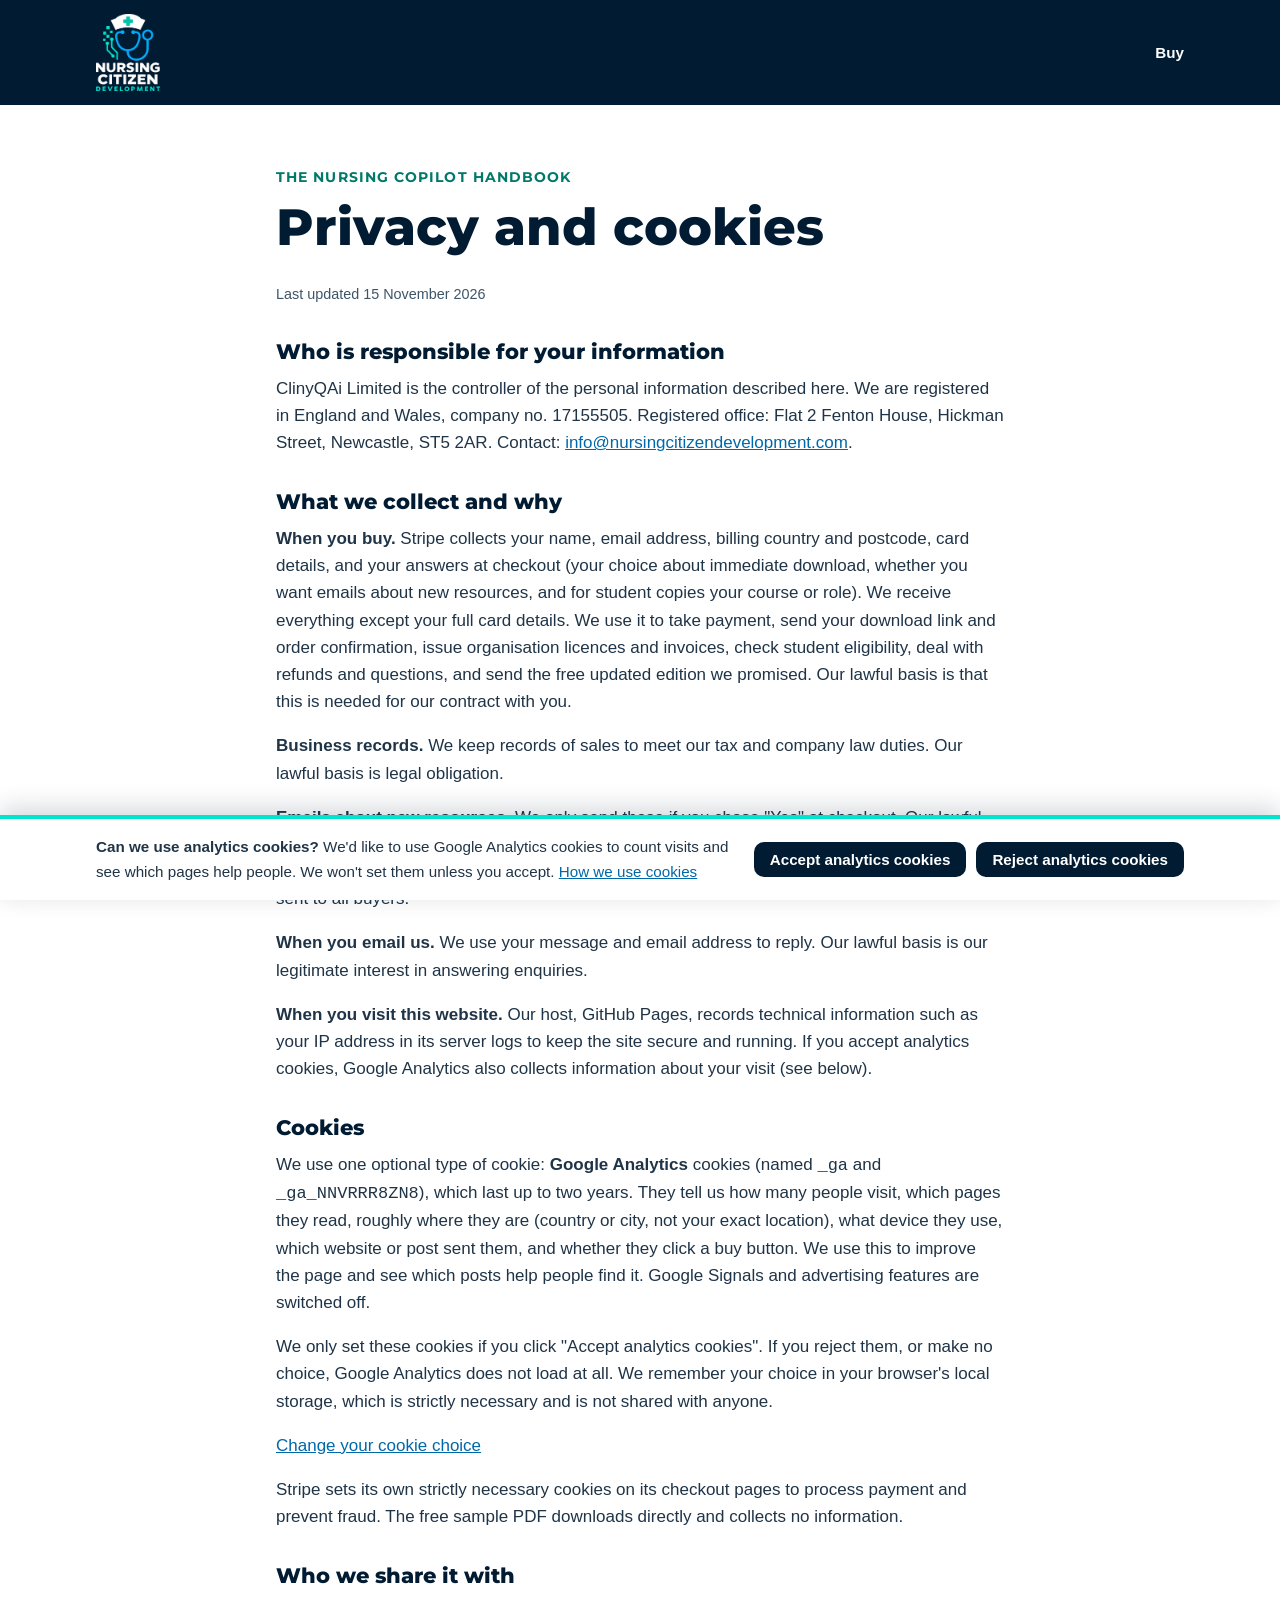
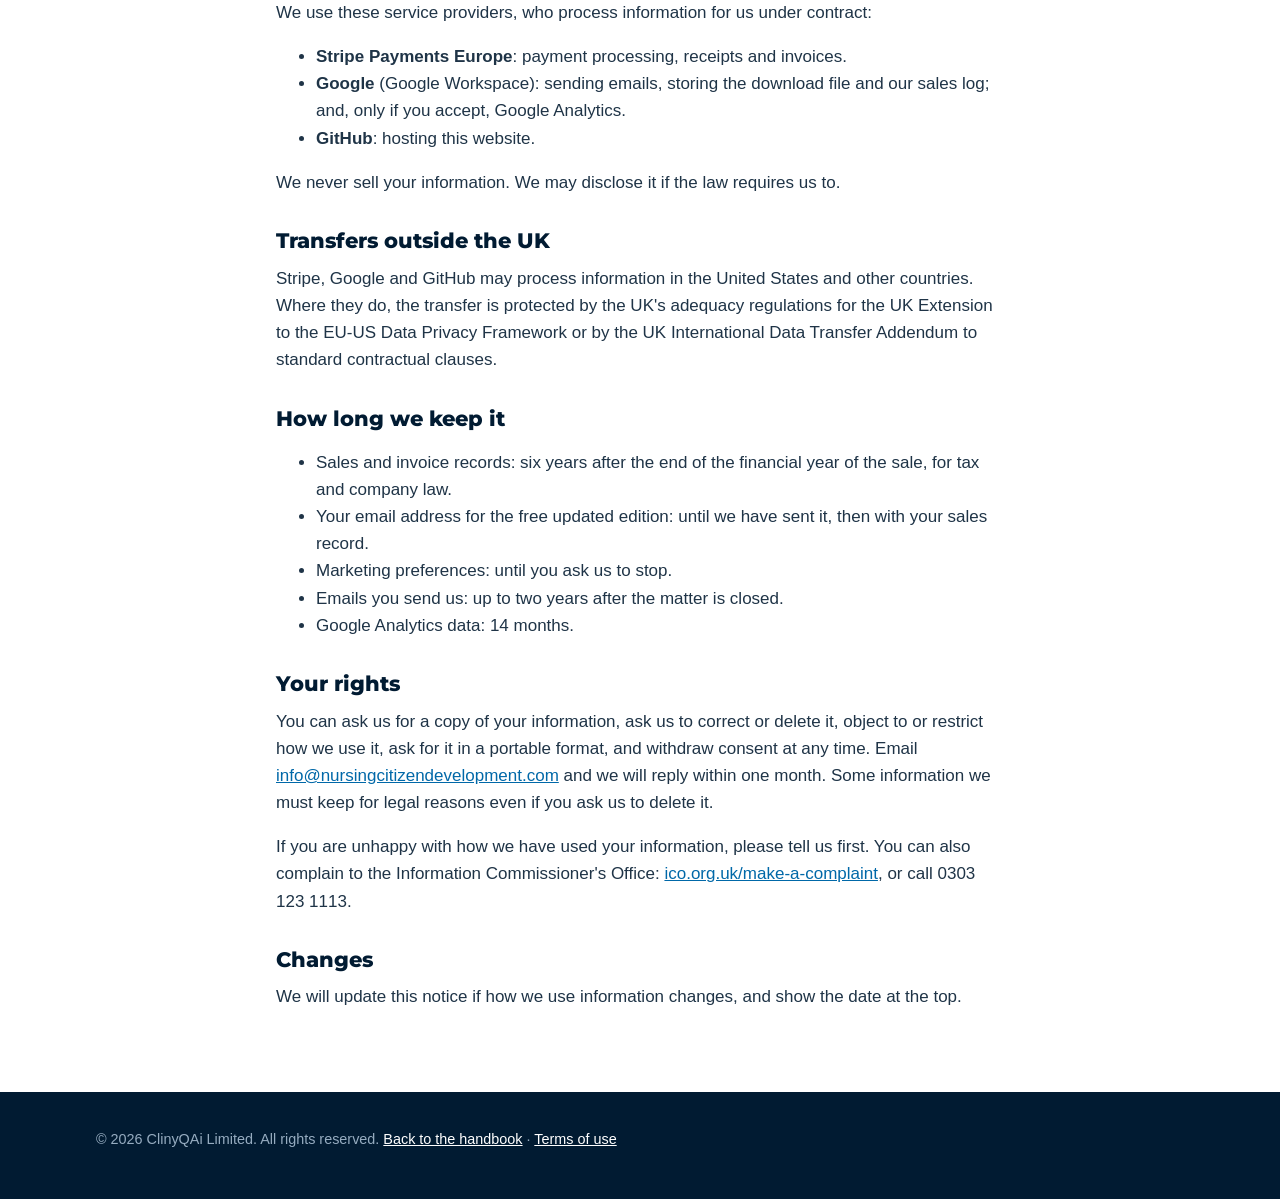
==== privacy.html @ 42a29510 "Add Google Analytics with consent banner, privacy notice and search indexing - Analytics loads only " ====
<!doctype html>
<html lang="en-GB">
<head>
<meta charset="utf-8">
<meta name="viewport" content="width=device-width, initial-scale=1">
<title>Privacy and Cookies | The Nursing Copilot Handbook</title>
<meta name="description" content="How ClinyQAi Limited uses personal information and cookies when you visit or buy The Nursing Copilot Handbook.">
<link rel="canonical" href="https://handbook.nursingcitizendevelopment.com/privacy.html">
<link rel="preconnect" href="https://fonts.googleapis.com">
<link rel="preconnect" href="https://fonts.gstatic.com" crossorigin>
<link href="https://fonts.googleapis.com/css2?family=Montserrat:wght@700;800&display=swap" rel="stylesheet">
<link rel="stylesheet" href="assets/site.css">
<script src="assets/consent.js" defer></script>
</head>
<body>
<header class="top">
  <div class="wrap">
    <a href="index.html" aria-label="Back to The Nursing Copilot Handbook"><img src="assets/ncd-logo-reversed.png" alt="Nursing Citizen Development"></a>
    <nav aria-label="Page"><a class="buy" href="index.html#buy">Buy</a></nav>
  </div>
</header>
<main>
<section>
  <div class="wrap doc">
    <p class="eyebrow">The Nursing Copilot Handbook</p>
    <h1>Privacy and cookies</h1>
    <p class="small">Last updated 15 November 2026</p>

    <h2>Who is responsible for your information</h2>
    <p>ClinyQAi Limited is the controller of the personal information described here. We are registered in England and Wales, company no. 17155505. Registered office: Flat 2 Fenton House, Hickman Street, Newcastle, ST5 2AR. Contact: <a href="mailto:info@nursingcitizendevelopment.com">info@nursingcitizendevelopment.com</a>.</p>

    <h2>What we collect and why</h2>
    <p><strong>When you buy.</strong> Stripe collects your name, email address, billing country and postcode, card details, and your answers at checkout (your choice about immediate download, whether you want emails about new resources, and for student copies your course or role). We receive everything except your full card details. We use it to take payment, send your download link and order confirmation, issue organisation licences and invoices, check student eligibility, deal with refunds and questions, and send the free updated edition we promised. Our lawful basis is that this is needed for our contract with you.</p>
    <p><strong>Business records.</strong> We keep records of sales to meet our tax and company law duties. Our lawful basis is legal obligation.</p>
    <p><strong>Emails about new resources.</strong> We only send these if you chose "Yes" at checkout. Our lawful basis is your consent, which you can withdraw at any time by replying to any email. Service messages about something you bought, such as the free updated edition or a correction, are sent to all buyers.</p>
    <p><strong>When you email us.</strong> We use your message and email address to reply. Our lawful basis is our legitimate interest in answering enquiries.</p>
    <p><strong>When you visit this website.</strong> Our host, GitHub Pages, records technical information such as your IP address in its server logs to keep the site secure and running. If you accept analytics cookies, Google Analytics also collects information about your visit (see below).</p>

    <h2 id="cookies">Cookies</h2>
    <p>We use one optional type of cookie: <strong>Google Analytics</strong> cookies (named <code>_ga</code> and <code>_ga_NNVRRR8ZN8</code>), which last up to two years. They tell us how many people visit, which pages they read, roughly where they are (country or city, not your exact location), what device they use, which website or post sent them, and whether they click a buy button. We use this to improve the page and see which posts help people find it. Google Signals and advertising features are switched off.</p>
    <p>We only set these cookies if you click "Accept analytics cookies". If you reject them, or make no choice, Google Analytics does not load at all. We remember your choice in your browser's local storage, which is strictly necessary and is not shared with anyone.</p>
    <p><button type="button" class="linkbtn" style="color:var(--text-blue)" data-cookie-settings>Change your cookie choice</button></p>
    <p>Stripe sets its own strictly necessary cookies on its checkout pages to process payment and prevent fraud. The free sample PDF downloads directly and collects no information.</p>

    <h2>Who we share it with</h2>
    <p>We use these service providers, who process information for us under contract:</p>
    <ul>
      <li><strong>Stripe Payments Europe</strong>: payment processing, receipts and invoices.</li>
      <li><strong>Google</strong> (Google Workspace): sending emails, storing the download file and our sales log; and, only if you accept, Google Analytics.</li>
      <li><strong>GitHub</strong>: hosting this website.</li>
    </ul>
    <p>We never sell your information. We may disclose it if the law requires us to.</p>

    <h2>Transfers outside the UK</h2>
    <p>Stripe, Google and GitHub may process information in the United States and other countries. Where they do, the transfer is protected by the UK's adequacy regulations for the UK Extension to the EU-US Data Privacy Framework or by the UK International Data Transfer Addendum to standard contractual clauses.</p>

    <h2>How long we keep it</h2>
    <ul>
      <li>Sales and invoice records: six years after the end of the financial year of the sale, for tax and company law.</li>
      <li>Your email address for the free updated edition: until we have sent it, then with your sales record.</li>
      <li>Marketing preferences: until you ask us to stop.</li>
      <li>Emails you send us: up to two years after the matter is closed.</li>
      <li>Google Analytics data: 14 months.</li>
    </ul>

    <h2>Your rights</h2>
    <p>You can ask us for a copy of your information, ask us to correct or delete it, object to or restrict how we use it, ask for it in a portable format, and withdraw consent at any time. Email <a href="mailto:info@nursingcitizendevelopment.com">info@nursingcitizendevelopment.com</a> and we will reply within one month. Some information we must keep for legal reasons even if you ask us to delete it.</p>
    <p>If you are unhappy with how we have used your information, please tell us first. You can also complain to the Information Commissioner's Office: <a href="https://ico.org.uk/make-a-complaint/">ico.org.uk/make-a-complaint</a>, or call 0303 123 1113.</p>

    <h2>Changes</h2>
    <p>We will update this notice if how we use information changes, and show the date at the top.</p>
  </div>
</section>
</main>
<footer>
  <div class="wrap"><p>© 2026 ClinyQAi Limited. All rights reserved. <a href="index.html">Back to the handbook</a> · <a href="terms.html">Terms of use</a></p></div>
</footer>
</body>
</html>
---- assets/site.css ----
:root {
  --navy: #011b32;
  --navy-tint: #123e66;
  --teal: #01e4cd;
  --blue: #01acfd;
  --text-blue: #0068a8;
  --text-teal: #00796b;
  --mist: #eef4f8;
  --slate: #3e5568;
  --ink: #1f3447;
  --white: #ffffff;
  --muted: #96acc0;
  --radius: 14px;
  --wrap: 1120px;
}
* { box-sizing: border-box; }
html { scroll-behavior: smooth; }
body {
  margin: 0;
  background: var(--white);
  color: var(--ink);
  font: 17px/1.6 Arial, Helvetica, sans-serif;
  -webkit-text-size-adjust: 100%;
}
h1, h2, h3 { font-family: Montserrat, Arial, sans-serif; line-height: 1.2; color: var(--navy); margin: 0 0 .5em; }
h1 { font-size: clamp(2rem, 5vw, 3.2rem); font-weight: 800; }
h2 { font-size: clamp(1.5rem, 3.4vw, 2.2rem); font-weight: 800; }
h3 { font-size: 1.15rem; font-weight: 700; }
p { margin: 0 0 1em; }
a { color: var(--text-blue); }
img { max-width: 100%; height: auto; display: block; }
.wrap { max-width: var(--wrap); margin: 0 auto; padding: 0 16px; }
.eyebrow { font: 700 .85rem/1.2 Montserrat, Arial, sans-serif; letter-spacing: .08em; text-transform: uppercase; color: var(--text-teal); margin-bottom: .8em; }
.skip { position: absolute; left: -999px; }
.skip:focus { left: 16px; top: 16px; background: var(--white); padding: 8px 12px; z-index: 10; }

/* header */
.top { background: var(--navy); }
.top .wrap { display: flex; align-items: center; justify-content: space-between; gap: 16px; padding-top: 14px; padding-bottom: 14px; }
.top img { width: 64px; }
.top nav a { color: var(--white); text-decoration: none; font-weight: 700; margin-left: 18px; font-size: .95rem; }
.top nav a:hover, .top nav a:focus { color: var(--teal); }

/* hero */
.hero { background: var(--navy); color: var(--white); padding: 40px 0 64px; overflow: hidden; }
.hero .wrap { display: grid; grid-template-columns: 1.1fr .9fr; gap: 40px; align-items: center; }
.hero h1 { color: var(--white); }
.hero .eyebrow { color: var(--teal); }
.hero .lead { font-size: 1.2rem; color: #d7e4ef; max-width: 36em; }
.hero .facts { display: flex; flex-wrap: wrap; gap: 10px; margin: 20px 0 28px; padding: 0; list-style: none; }
.hero .facts li { border: 1px solid var(--navy-tint); background: rgba(255,255,255,.04); border-radius: 999px; padding: 6px 14px; font-size: .92rem; }
.hero .mock { justify-self: center; max-width: 380px; }
.btn { display: inline-block; font: 700 1rem/1 Montserrat, Arial, sans-serif; text-decoration: none; padding: 16px 24px; border-radius: 10px; border: 2px solid transparent; }
.btn-primary { background: var(--teal); color: var(--navy); }
.btn-primary:hover, .btn-primary:focus { background: #5cf0e0; }
.btn-ghost { color: var(--white); border-color: var(--muted); margin-left: 10px; }
.btn-ghost:hover, .btn-ghost:focus { border-color: var(--teal); color: var(--teal); }
.btn-dark { background: var(--navy); color: var(--white); }
.btn-dark:hover, .btn-dark:focus { background: var(--navy-tint); }

section { padding: 64px 0; }
section.alt { background: var(--mist); }

/* cards */
.grid3 { display: grid; grid-template-columns: repeat(3, 1fr); gap: 20px; }
.card { background: var(--white); border-radius: var(--radius); padding: 22px; border: 1px solid #dbe5ee; }
.card p { margin: 0; color: var(--slate); }

/* inside */
.inside { display: grid; grid-template-columns: repeat(2, 1fr); gap: 10px 40px; padding: 0; list-style: none; }
.inside li { padding-left: 28px; position: relative; }
.inside li::before { content: ""; position: absolute; left: 0; top: .5em; width: 12px; height: 12px; border-radius: 3px; background: var(--teal); }

/* samples */
.samples { display: grid; grid-template-columns: repeat(3, 1fr); gap: 20px; }
.samples figure { margin: 0; }
.samples img { border-radius: 8px; }
.samples figcaption { font-size: .9rem; color: var(--slate); margin-top: 8px; }

/* pricing */
.prices { display: grid; grid-template-columns: repeat(3, 1fr); gap: 20px; align-items: stretch; }
.prices.two { grid-template-columns: repeat(2, 1fr); max-width: 760px; }
.price { background: var(--white); border: 2px solid #dbe5ee; border-radius: var(--radius); padding: 26px; display: flex; flex-direction: column; }
.price.featured { border-color: var(--navy); }
.price .amount { font: 800 2.4rem/1 Montserrat, Arial, sans-serif; color: var(--navy); margin: 8px 0 12px; }
.price ul { padding-left: 20px; margin: 0 0 20px; color: var(--slate); flex: 1; }
.price .btn { text-align: center; }
.small { font-size: .9rem; color: var(--slate); }

/* sample download */
.sample-band { background: var(--navy); color: var(--white); border-radius: var(--radius); padding: 32px; display: grid; grid-template-columns: 1fr auto; gap: 24px; align-items: center; }
.sample-band h2 { color: var(--white); }
.sample-band p { color: #d7e4ef; margin: 0; }

/* about */
.about { display: grid; grid-template-columns: 2fr 1fr; gap: 40px; align-items: start; }

/* faq */
details { background: var(--white); border: 1px solid #dbe5ee; border-radius: 10px; padding: 14px 18px; margin-bottom: 10px; }
summary { cursor: pointer; font-weight: 700; color: var(--navy); }
details p { margin: 10px 0 0; color: var(--slate); }

/* footer */
footer { background: var(--navy); color: var(--muted); padding: 36px 0; font-size: .9rem; }
footer a { color: var(--white); }

/* terms page */
.doc { max-width: 760px; }
.doc h2 { font-size: 1.3rem; margin-top: 1.6em; }

:focus-visible { outline: 3px solid var(--blue); outline-offset: 3px; }

@media (max-width: 860px) {
  .hero .wrap, .about, .sample-band { grid-template-columns: 1fr; }
  .hero .mock { max-width: 260px; }
  .grid3, .prices, .prices.two, .samples { grid-template-columns: 1fr; }
  .samples { grid-template-columns: repeat(2, 1fr); }
  .inside { grid-template-columns: 1fr; }
  .btn-ghost { margin: 12px 0 0; }
  .top nav a:not(.buy) { display: none; }
}
@media (max-width: 480px) {
  .samples { grid-template-columns: 1fr; }
  section { padding: 48px 0; }
}

/* cookie consent banner */
.consent { position: fixed; left: 0; right: 0; bottom: 0; z-index: 50; background: var(--white); border-top: 4px solid var(--teal); box-shadow: 0 -6px 24px rgba(1,27,50,.18); padding: 16px 0; }
.consent .wrap { display: flex; gap: 16px; align-items: center; justify-content: space-between; flex-wrap: wrap; }
.consent p { margin: 0; flex: 1 1 420px; font-size: .95rem; }
.consent-actions { display: flex; gap: 10px; flex-wrap: wrap; }
.consent .btn { padding: 10px 16px; font-size: .95rem; cursor: pointer; border: 0; font-family: inherit; font-weight: 700; }
.consent .btn:focus-visible, .linkbtn:focus-visible { outline: 3px solid var(--blue); outline-offset: 2px; }
.linkbtn { background: none; border: 0; padding: 0; color: var(--white); text-decoration: underline; font: inherit; cursor: pointer; }
@media (max-width: 600px) { .consent-actions { width: 100%; } .consent .btn { flex: 1 1 auto; } }
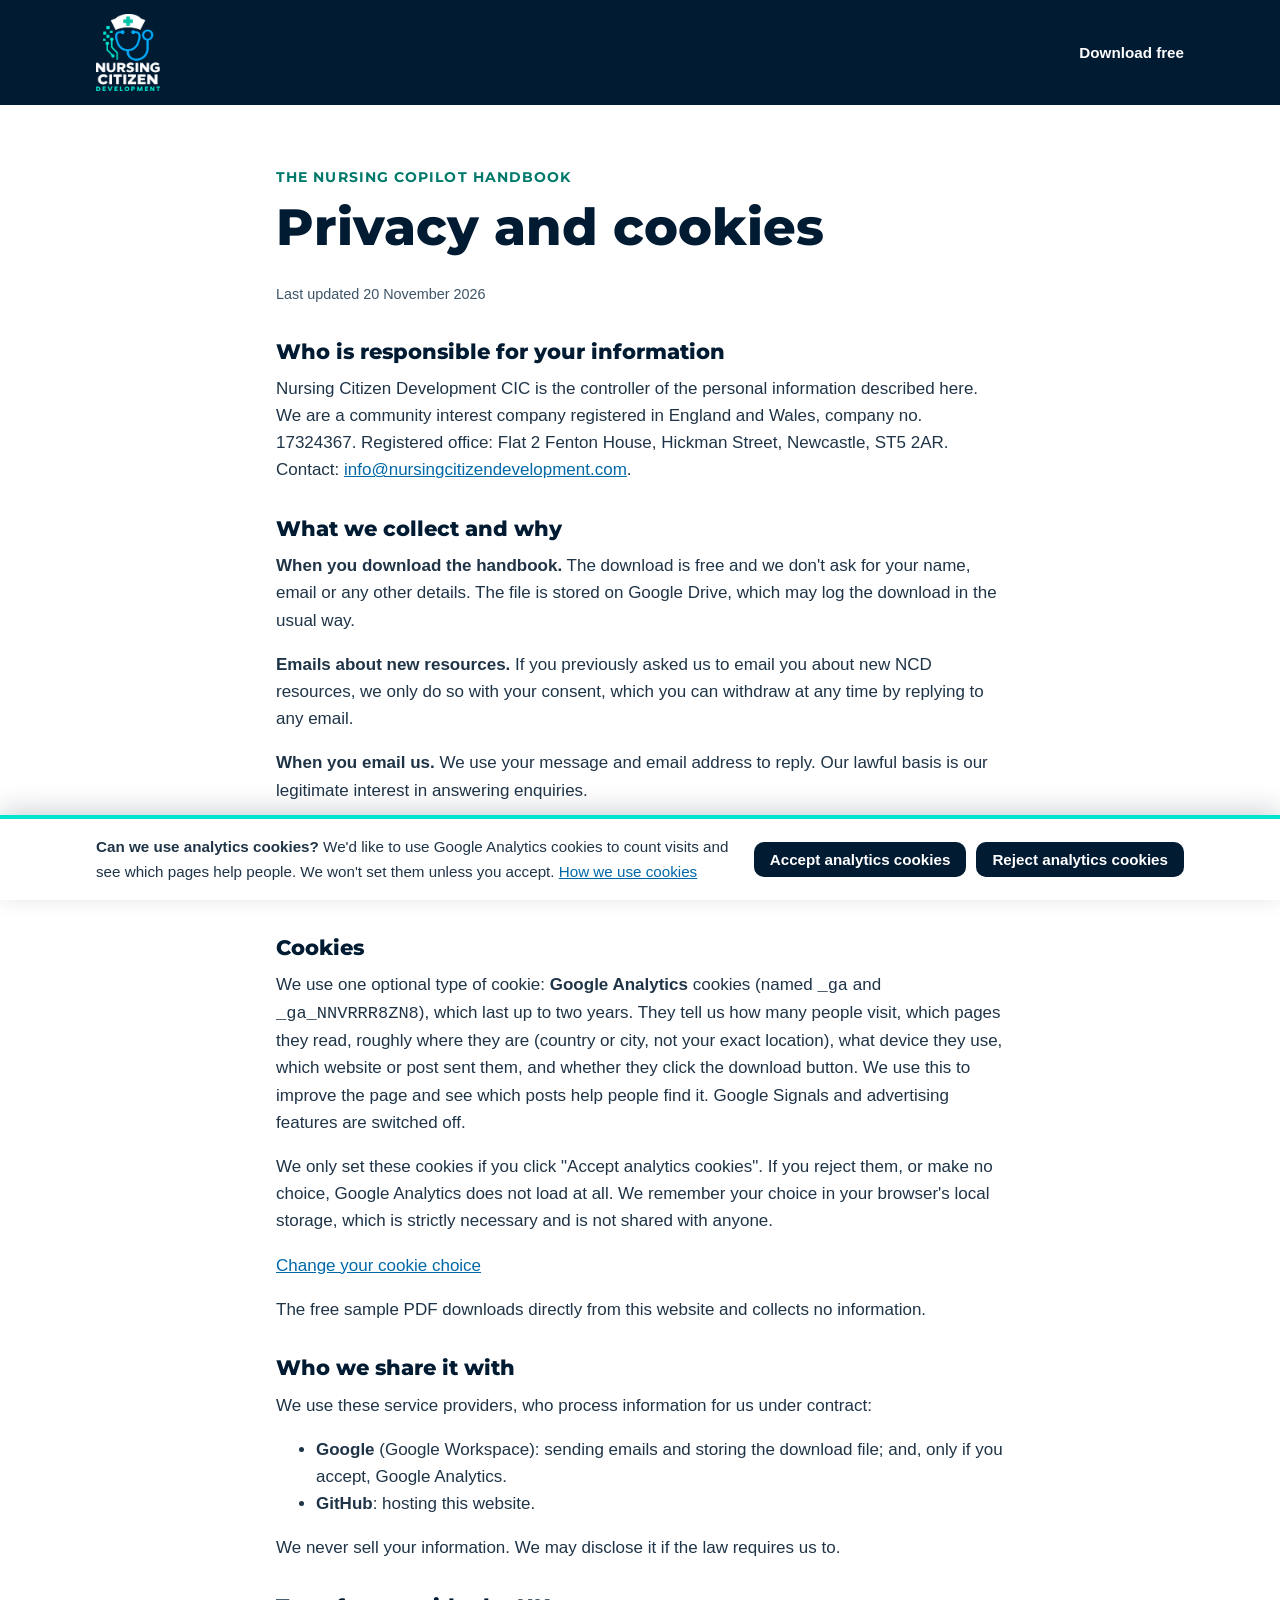
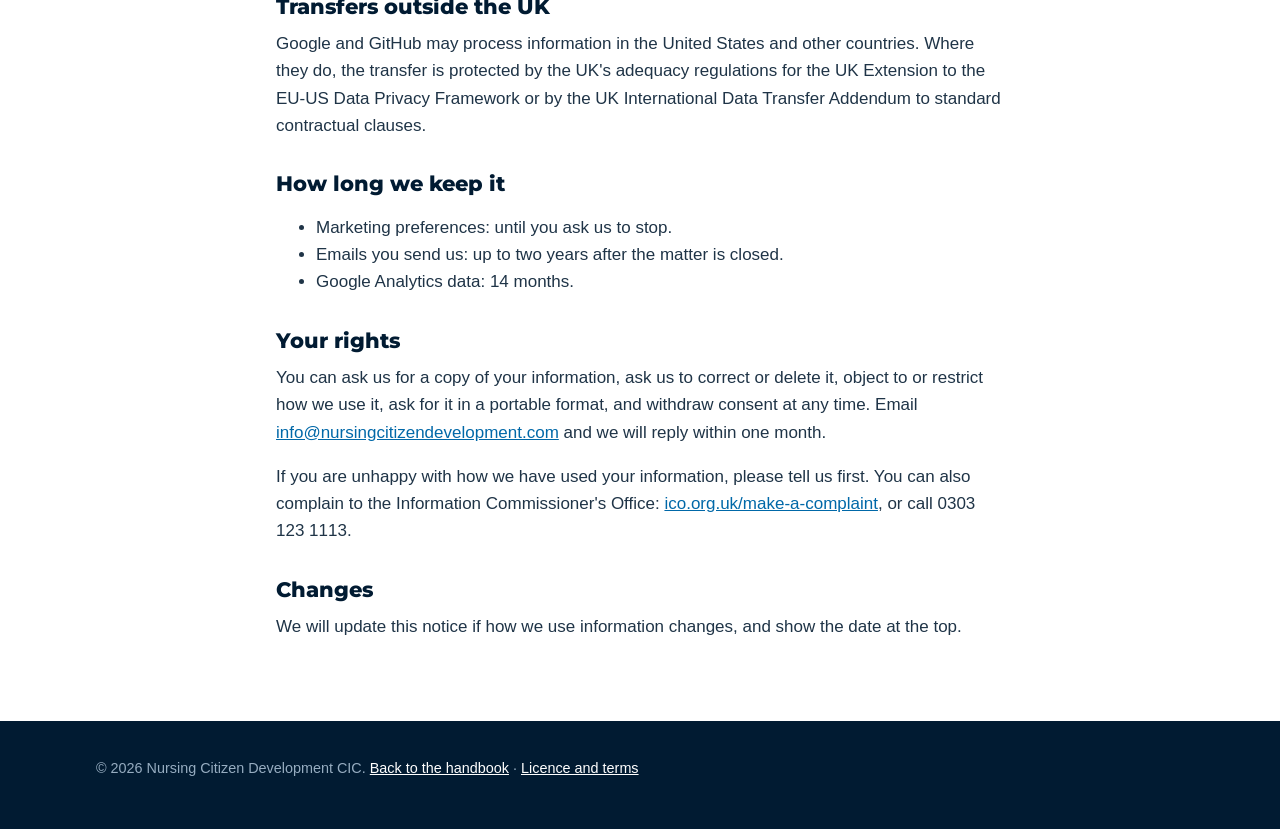
==== commit eb50c4e7: "Make the handbook free from NCD CIC under CC BY-NC-SA 4.0 Replace prices and Stripe links with a fre" ====
--- a/privacy.html
+++ b/privacy.html
@@ -4,7 +4,7 @@
 <meta charset="utf-8">
 <meta name="viewport" content="width=device-width, initial-scale=1">
 <title>Privacy and Cookies | The Nursing Copilot Handbook</title>
-<meta name="description" content="How ClinyQAi Limited uses personal information and cookies when you visit or buy The Nursing Copilot Handbook.">
+<meta name="description" content="How Nursing Citizen Development CIC uses personal information and cookies on the website for The Nursing Copilot Handbook.">
 <link rel="canonical" href="https://handbook.nursingcitizendevelopment.com/privacy.html">
 <link rel="preconnect" href="https://fonts.googleapis.com">
 <link rel="preconnect" href="https://fonts.gstatic.com" crossorigin>
@@ -16,7 +16,7 @@
 <header class="top">
   <div class="wrap">
     <a href="index.html" aria-label="Back to The Nursing Copilot Handbook"><img src="assets/ncd-logo-reversed.png" alt="Nursing Citizen Development"></a>
-    <nav aria-label="Page"><a class="buy" href="index.html#buy">Buy</a></nav>
+    <nav aria-label="Page"><a class="buy" href="index.html#download">Download free</a></nav>
   </div>
 </header>
 <main>
@@ -24,47 +24,43 @@
   <div class="wrap doc">
     <p class="eyebrow">The Nursing Copilot Handbook</p>
     <h1>Privacy and cookies</h1>
-    <p class="small">Last updated 15 November 2026</p>
+    <p class="small">Last updated 20 November 2026</p>
 
     <h2>Who is responsible for your information</h2>
-    <p>ClinyQAi Limited is the controller of the personal information described here. We are registered in England and Wales, company no. 17155505. Registered office: Flat 2 Fenton House, Hickman Street, Newcastle, ST5 2AR. Contact: <a href="mailto:info@nursingcitizendevelopment.com">info@nursingcitizendevelopment.com</a>.</p>
+    <p>Nursing Citizen Development CIC is the controller of the personal information described here. We are a community interest company registered in England and Wales, company no. 17324367. Registered office: Flat 2 Fenton House, Hickman Street, Newcastle, ST5 2AR. Contact: <a href="mailto:info@nursingcitizendevelopment.com">info@nursingcitizendevelopment.com</a>.</p>
 
     <h2>What we collect and why</h2>
-    <p><strong>When you buy.</strong> Stripe collects your name, email address, billing country and postcode, card details, and your answers at checkout (your choice about immediate download, whether you want emails about new resources, and for student copies your course or role). We receive everything except your full card details. We use it to take payment, send your download link and order confirmation, issue organisation licences and invoices, check student eligibility, deal with refunds and questions, and send the free updated edition we promised. Our lawful basis is that this is needed for our contract with you.</p>
-    <p><strong>Business records.</strong> We keep records of sales to meet our tax and company law duties. Our lawful basis is legal obligation.</p>
-    <p><strong>Emails about new resources.</strong> We only send these if you chose "Yes" at checkout. Our lawful basis is your consent, which you can withdraw at any time by replying to any email. Service messages about something you bought, such as the free updated edition or a correction, are sent to all buyers.</p>
+    <p><strong>When you download the handbook.</strong> The download is free and we don't ask for your name, email or any other details. The file is stored on Google Drive, which may log the download in the usual way.</p>
+    <p><strong>Emails about new resources.</strong> If you previously asked us to email you about new NCD resources, we only do so with your consent, which you can withdraw at any time by replying to any email.</p>
     <p><strong>When you email us.</strong> We use your message and email address to reply. Our lawful basis is our legitimate interest in answering enquiries.</p>
     <p><strong>When you visit this website.</strong> Our host, GitHub Pages, records technical information such as your IP address in its server logs to keep the site secure and running. If you accept analytics cookies, Google Analytics also collects information about your visit (see below).</p>
 
     <h2 id="cookies">Cookies</h2>
-    <p>We use one optional type of cookie: <strong>Google Analytics</strong> cookies (named <code>_ga</code> and <code>_ga_NNVRRR8ZN8</code>), which last up to two years. They tell us how many people visit, which pages they read, roughly where they are (country or city, not your exact location), what device they use, which website or post sent them, and whether they click a buy button. We use this to improve the page and see which posts help people find it. Google Signals and advertising features are switched off.</p>
+    <p>We use one optional type of cookie: <strong>Google Analytics</strong> cookies (named <code>_ga</code> and <code>_ga_NNVRRR8ZN8</code>), which last up to two years. They tell us how many people visit, which pages they read, roughly where they are (country or city, not your exact location), what device they use, which website or post sent them, and whether they click the download button. We use this to improve the page and see which posts help people find it. Google Signals and advertising features are switched off.</p>
     <p>We only set these cookies if you click "Accept analytics cookies". If you reject them, or make no choice, Google Analytics does not load at all. We remember your choice in your browser's local storage, which is strictly necessary and is not shared with anyone.</p>
     <p><button type="button" class="linkbtn" style="color:var(--text-blue)" data-cookie-settings>Change your cookie choice</button></p>
-    <p>Stripe sets its own strictly necessary cookies on its checkout pages to process payment and prevent fraud. The free sample PDF downloads directly and collects no information.</p>
+    <p>The free sample PDF downloads directly from this website and collects no information.</p>
 
     <h2>Who we share it with</h2>
     <p>We use these service providers, who process information for us under contract:</p>
     <ul>
-      <li><strong>Stripe Payments Europe</strong>: payment processing, receipts and invoices.</li>
-      <li><strong>Google</strong> (Google Workspace): sending emails, storing the download file and our sales log; and, only if you accept, Google Analytics.</li>
+      <li><strong>Google</strong> (Google Workspace): sending emails and storing the download file; and, only if you accept, Google Analytics.</li>
       <li><strong>GitHub</strong>: hosting this website.</li>
     </ul>
     <p>We never sell your information. We may disclose it if the law requires us to.</p>
 
     <h2>Transfers outside the UK</h2>
-    <p>Stripe, Google and GitHub may process information in the United States and other countries. Where they do, the transfer is protected by the UK's adequacy regulations for the UK Extension to the EU-US Data Privacy Framework or by the UK International Data Transfer Addendum to standard contractual clauses.</p>
+    <p>Google and GitHub may process information in the United States and other countries. Where they do, the transfer is protected by the UK's adequacy regulations for the UK Extension to the EU-US Data Privacy Framework or by the UK International Data Transfer Addendum to standard contractual clauses.</p>
 
     <h2>How long we keep it</h2>
     <ul>
-      <li>Sales and invoice records: six years after the end of the financial year of the sale, for tax and company law.</li>
-      <li>Your email address for the free updated edition: until we have sent it, then with your sales record.</li>
       <li>Marketing preferences: until you ask us to stop.</li>
       <li>Emails you send us: up to two years after the matter is closed.</li>
       <li>Google Analytics data: 14 months.</li>
     </ul>
 
     <h2>Your rights</h2>
-    <p>You can ask us for a copy of your information, ask us to correct or delete it, object to or restrict how we use it, ask for it in a portable format, and withdraw consent at any time. Email <a href="mailto:info@nursingcitizendevelopment.com">info@nursingcitizendevelopment.com</a> and we will reply within one month. Some information we must keep for legal reasons even if you ask us to delete it.</p>
+    <p>You can ask us for a copy of your information, ask us to correct or delete it, object to or restrict how we use it, ask for it in a portable format, and withdraw consent at any time. Email <a href="mailto:info@nursingcitizendevelopment.com">info@nursingcitizendevelopment.com</a> and we will reply within one month. </p>
     <p>If you are unhappy with how we have used your information, please tell us first. You can also complain to the Information Commissioner's Office: <a href="https://ico.org.uk/make-a-complaint/">ico.org.uk/make-a-complaint</a>, or call 0303 123 1113.</p>
 
     <h2>Changes</h2>
@@ -73,7 +69,7 @@
 </section>
 </main>
 <footer>
-  <div class="wrap"><p>© 2026 ClinyQAi Limited. All rights reserved. <a href="index.html">Back to the handbook</a> · <a href="terms.html">Terms of use</a></p></div>
+  <div class="wrap"><p>© 2026 Nursing Citizen Development CIC. <a href="index.html">Back to the handbook</a> · <a href="terms.html">Licence and terms</a></p></div>
 </footer>
 </body>
 </html>
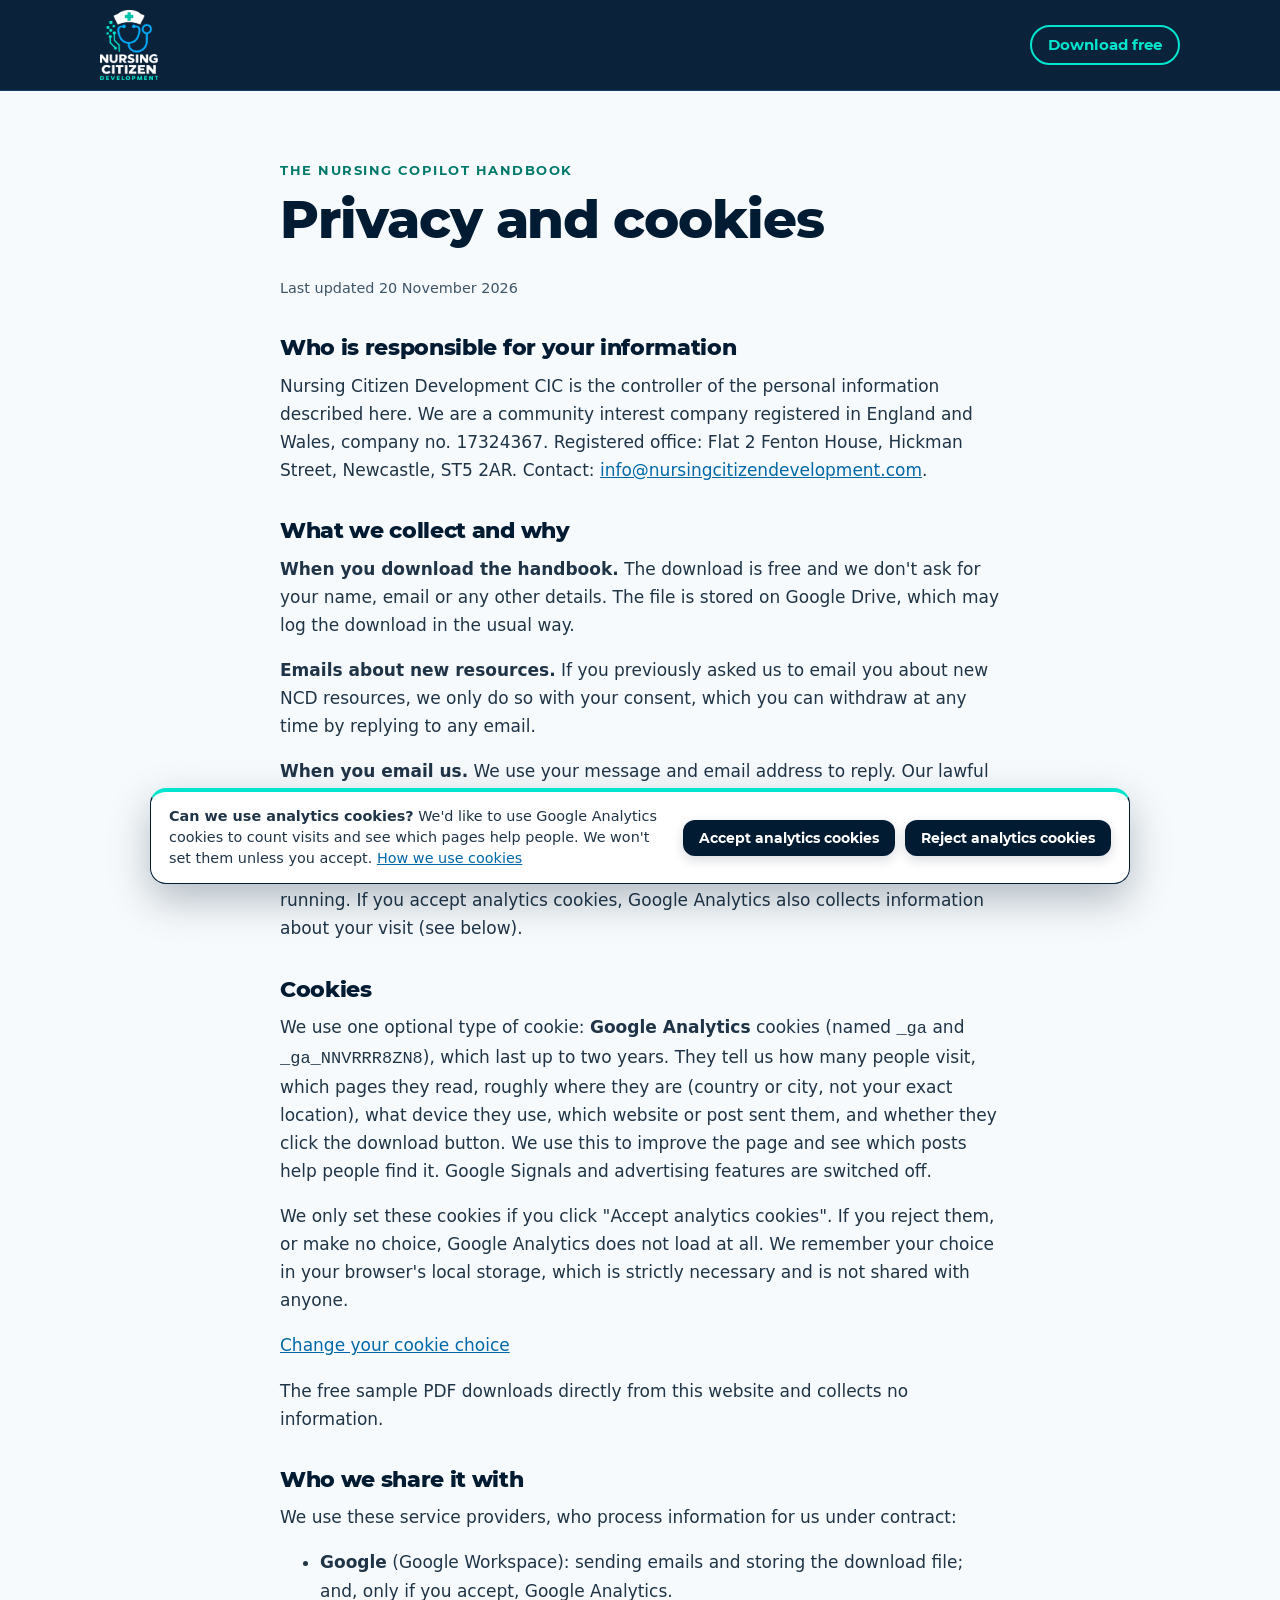
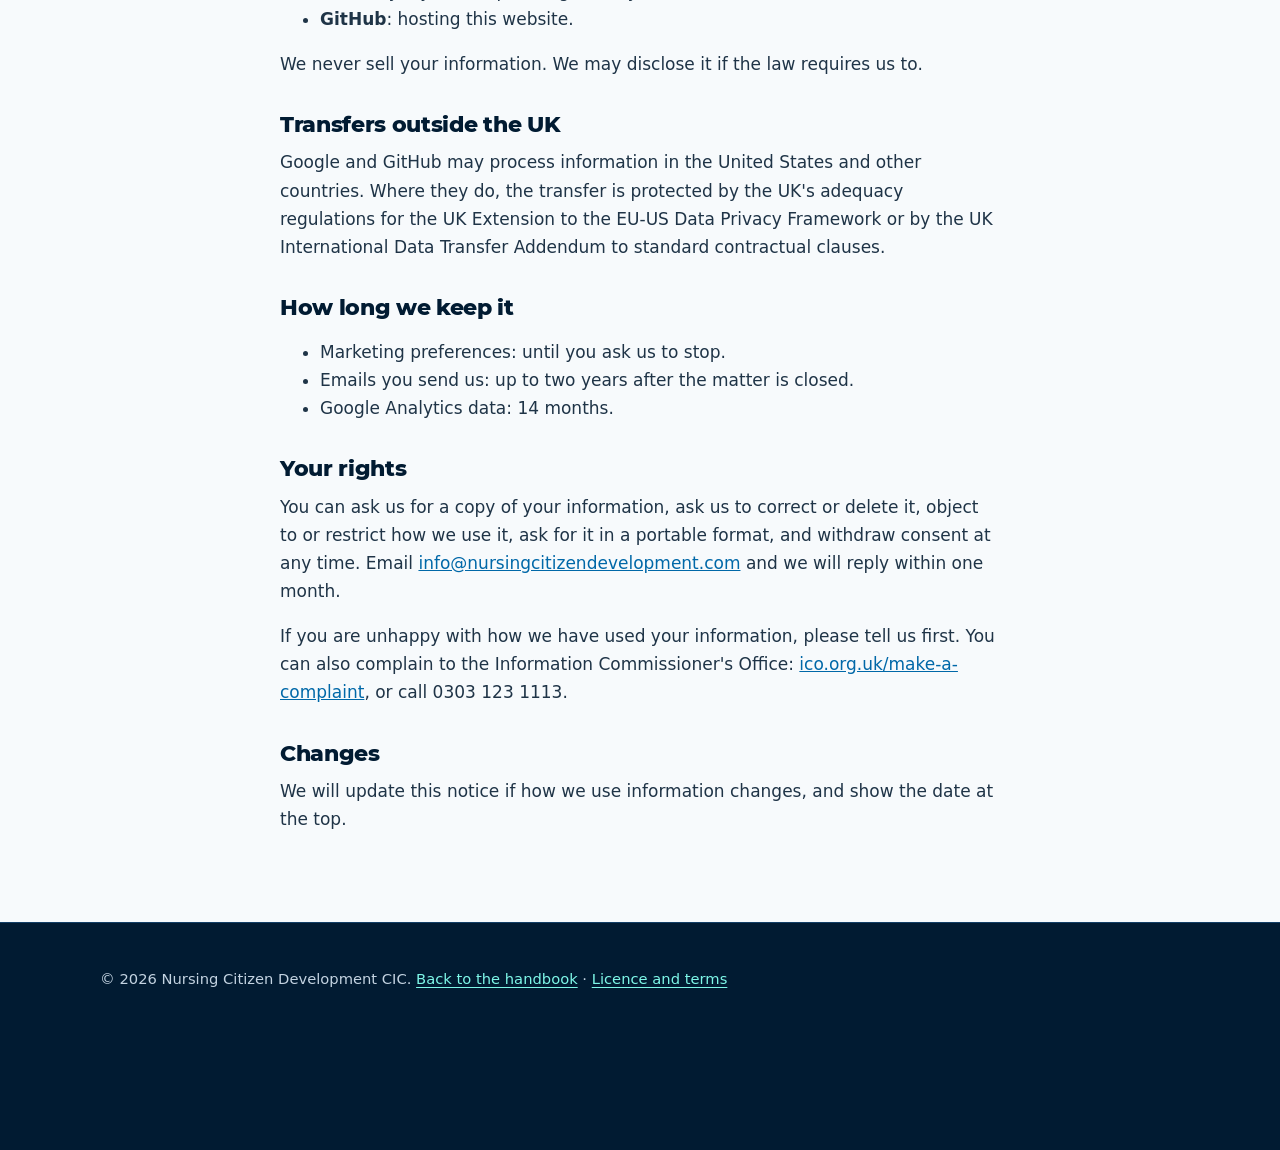
==== commit 7be40ebe: "Fix button contrast, self-host Montserrat, add 3D card chassis and mobile nav" ====
--- a/privacy.html
+++ b/privacy.html
@@ -6,10 +6,8 @@
 <title>Privacy and Cookies | The Nursing Copilot Handbook</title>
 <meta name="description" content="How Nursing Citizen Development CIC uses personal information and cookies on the website for The Nursing Copilot Handbook.">
 <link rel="canonical" href="https://handbook.nursingcitizendevelopment.com/privacy.html">
-<link rel="preconnect" href="https://fonts.googleapis.com">
-<link rel="preconnect" href="https://fonts.gstatic.com" crossorigin>
-<link href="https://fonts.googleapis.com/css2?family=Montserrat:wght@700;800&display=swap" rel="stylesheet">
 <link rel="stylesheet" href="assets/site.css">
+<script src="assets/site.js" defer></script>
 <script src="assets/consent.js" defer></script>
 </head>
 <body>
--- a/assets/site.css
+++ b/assets/site.css
@@ -1,94 +1,179 @@
+@font-face { font-family: 'Montserrat'; font-weight: 600; font-display: swap; src: url('fonts/Montserrat-SemiBold.woff2') format('woff2'); }
+@font-face { font-family: 'Montserrat'; font-weight: 700; font-display: swap; src: url('fonts/Montserrat-Bold.woff2') format('woff2'); }
+@font-face { font-family: 'Montserrat'; font-weight: 800; font-display: swap; src: url('fonts/Montserrat-ExtraBold.woff2') format('woff2'); }
 :root {
   --navy: #011b32;
+  --navy-2: #072a4a;
   --navy-tint: #123e66;
   --teal: #01e4cd;
+  --teal-soft: #7ef7e8;
   --blue: #01acfd;
   --text-blue: #0068a8;
   --text-teal: #00796b;
+  --paper: #f7fafc;
   --mist: #eef4f8;
   --slate: #3e5568;
   --ink: #1f3447;
   --white: #ffffff;
   --muted: #96acc0;
-  --radius: 14px;
+  --radius: 16px;
   --wrap: 1120px;
+  --font-body: 'Segoe UI', system-ui, -apple-system, BlinkMacSystemFont, Roboto, 'Helvetica Neue', Arial, sans-serif;
+  --font-display: Montserrat, system-ui, -apple-system, Arial, sans-serif;
+  --shadow-static: 0 2px 6px rgba(1, 27, 50, 0.06), 0 8px 20px -6px rgba(1, 27, 50, 0.1);
+  --shadow-card: inset 0 1px 0 0 rgba(255, 255, 255, 0.95), 0 4px 0 0 var(--navy), 3px 4px 0 0 var(--navy), 0 10px 22px -4px rgba(1, 27, 50, 0.16), 0 20px 34px -10px rgba(1, 27, 50, 0.12);
+  --shadow-card-hover: inset 0 1px 0 0 rgba(255, 255, 255, 1), 0 5px 0 0 var(--text-teal), 5px 6px 0 0 var(--navy), 0 18px 32px -4px rgba(1, 27, 50, 0.22), 0 28px 48px -10px rgba(1, 27, 50, 0.2);
+  --shadow-dark-card: inset 0 1px 0 0 rgba(238, 244, 248, 0.16), 0 4px 0 0 #000c17, 3px 4px 0 0 rgba(1, 228, 205, 0.25), 0 14px 28px -6px rgba(0, 0, 0, 0.55);
+  --rx: 2deg;
+  --ry: -2deg;
 }
 * { box-sizing: border-box; }
 html { scroll-behavior: smooth; }
+@media (prefers-reduced-motion: reduce) {
+  html { scroll-behavior: auto; }
+  *, *::before, *::after { animation: none !important; transition: none !important; }
+}
 body {
   margin: 0;
-  background: var(--white);
+  background: var(--paper);
   color: var(--ink);
-  font: 17px/1.6 Arial, Helvetica, sans-serif;
+  font: 17px/1.65 var(--font-body);
   -webkit-text-size-adjust: 100%;
 }
-h1, h2, h3 { font-family: Montserrat, Arial, sans-serif; line-height: 1.2; color: var(--navy); margin: 0 0 .5em; }
-h1 { font-size: clamp(2rem, 5vw, 3.2rem); font-weight: 800; }
-h2 { font-size: clamp(1.5rem, 3.4vw, 2.2rem); font-weight: 800; }
+h1, h2, h3 { font-family: var(--font-display); line-height: 1.18; color: var(--navy); margin: 0 0 .5em; }
+h1 { font-size: clamp(2rem, 4.8vw, 3.3rem); font-weight: 800; letter-spacing: -.02em; }
+h2 { font-size: clamp(1.5rem, 3.4vw, 2.25rem); font-weight: 800; letter-spacing: -.015em; }
 h3 { font-size: 1.15rem; font-weight: 700; }
 p { margin: 0 0 1em; }
 a { color: var(--text-blue); }
 img { max-width: 100%; height: auto; display: block; }
-.wrap { max-width: var(--wrap); margin: 0 auto; padding: 0 16px; }
-.eyebrow { font: 700 .85rem/1.2 Montserrat, Arial, sans-serif; letter-spacing: .08em; text-transform: uppercase; color: var(--text-teal); margin-bottom: .8em; }
+:focus-visible { outline: 3px solid #ffeb3b; outline-offset: 3px; box-shadow: 0 0 0 5px var(--navy); border-radius: 4px; }
+.wrap { max-width: var(--wrap); margin: 0 auto; padding: 0 20px; }
+.eyebrow { font: 700 .8rem/1.2 var(--font-display); letter-spacing: .12em; text-transform: uppercase; color: var(--text-teal); margin-bottom: .8em; }
+.small { font-size: .9rem; color: var(--slate); }
 .skip { position: absolute; left: -999px; }
-.skip:focus { left: 16px; top: 16px; background: var(--white); padding: 8px 12px; z-index: 10; }
+.skip:focus { left: 16px; top: 16px; background: var(--white); color: var(--navy); padding: 8px 12px; z-index: 60; }
 
 /* header */
-.top { background: var(--navy); }
-.top .wrap { display: flex; align-items: center; justify-content: space-between; gap: 16px; padding-top: 14px; padding-bottom: 14px; }
-.top img { width: 64px; }
-.top nav a { color: var(--white); text-decoration: none; font-weight: 700; margin-left: 18px; font-size: .95rem; }
+.top { background: rgba(1, 27, 50, 0.96); backdrop-filter: blur(10px); position: sticky; top: 0; z-index: 20; border-bottom: 1px solid var(--navy-tint); }
+.top .wrap { display: flex; align-items: center; justify-content: space-between; gap: 16px; padding-top: 10px; padding-bottom: 10px; }
+.top img { width: 58px; }
+.top nav { display: flex; align-items: center; gap: 22px; }
+.top nav a { color: var(--white); text-decoration: none; font: 700 .93rem var(--font-display); transition: color .18s; }
 .top nav a:hover, .top nav a:focus { color: var(--teal); }
+.top nav a.buy { border: 2px solid var(--teal); color: var(--teal); padding: 9px 16px; border-radius: 999px; transition: background .18s, color .18s, transform .18s; }
+.top nav a.buy:hover, .top nav a.buy:focus { background: var(--teal); color: var(--navy); transform: translateY(-1px); }
+.menu { display: none; background: rgba(255, 255, 255, 0.06); color: var(--white); border: 2px solid var(--muted); border-radius: 10px; padding: 8px 16px; font: 700 .95rem var(--font-display); cursor: pointer; }
+.menu[aria-expanded="true"] { border-color: var(--teal); color: var(--teal); }
 
 /* hero */
-.hero { background: var(--navy); color: var(--white); padding: 40px 0 64px; overflow: hidden; }
+.hero { background: radial-gradient(1100px 520px at 82% 24%, #0d4473 0%, #03223e 45%, var(--navy) 75%); color: var(--white); padding: 56px 0 76px; overflow: hidden; }
 .hero .wrap { display: grid; grid-template-columns: 1.1fr .9fr; gap: 40px; align-items: center; }
 .hero h1 { color: var(--white); }
 .hero .eyebrow { color: var(--teal); }
-.hero .lead { font-size: 1.2rem; color: #d7e4ef; max-width: 36em; }
+.hero .lead { font-size: 1.16rem; color: #d7e4ef; max-width: 36em; }
 .hero .facts { display: flex; flex-wrap: wrap; gap: 10px; margin: 20px 0 28px; padding: 0; list-style: none; }
-.hero .facts li { border: 1px solid var(--navy-tint); background: rgba(255,255,255,.04); border-radius: 999px; padding: 6px 14px; font-size: .92rem; }
-.hero .mock { justify-self: center; max-width: 380px; }
-.btn { display: inline-block; font: 700 1rem/1 Montserrat, Arial, sans-serif; text-decoration: none; padding: 16px 24px; border-radius: 10px; border: 2px solid transparent; }
-.btn-primary { background: var(--teal); color: var(--navy); }
-.btn-primary:hover, .btn-primary:focus { background: #5cf0e0; }
-.btn-ghost { color: var(--white); border-color: var(--muted); margin-left: 10px; }
-.btn-ghost:hover, .btn-ghost:focus { border-color: var(--teal); color: var(--teal); }
-.btn-dark { background: var(--navy); color: var(--white); }
-.btn-dark:hover, .btn-dark:focus { background: var(--navy-tint); }
-
-section { padding: 64px 0; }
+.hero .facts li { border: 1px solid var(--navy-tint); background: rgba(255,255,255,.06); border-radius: 999px; padding: 6px 14px; font-size: .92rem; }
+.hero .mock { justify-self: center; max-width: 360px; filter: drop-shadow(0 24px 36px rgba(0, 10, 22, 0.5)); }
+
+/* buttons */
+.actions { display: flex; flex-wrap: wrap; gap: 12px; align-items: center; }
+.btn { display: inline-block; font: 700 1rem/1 var(--font-display); text-decoration: none; padding: 15px 24px; border-radius: 12px; border: 2px solid transparent; transition: transform .18s, box-shadow .18s, background .18s, border-color .18s, color .18s; }
+.btn:hover { transform: translateY(-2px); }
+.btn-primary { background: var(--teal); color: var(--navy); box-shadow: 0 8px 20px rgba(1, 228, 205, 0.25); }
+.btn-primary:hover, .btn-primary:focus { background: #5cf0e0; box-shadow: 0 12px 26px rgba(1, 228, 205, 0.35); }
+.btn-ghost { color: var(--white); border-color: rgba(150, 172, 192, 0.7); }
+.btn-ghost:hover, .btn-ghost:focus { border-color: var(--teal); color: var(--teal); background: rgba(1, 228, 205, 0.08); }
+.btn-outline-dark { color: var(--navy); border-color: var(--navy); background: var(--white); }
+.btn-outline-dark:hover, .btn-outline-dark:focus { background: var(--navy); color: var(--white); box-shadow: 0 8px 18px rgba(1, 27, 50, 0.2); }
+.btn-dark { background: var(--navy); color: var(--white); box-shadow: 0 4px 12px rgba(1, 27, 50, 0.16); }
+.btn-dark:hover, .btn-dark:focus { background: var(--navy-tint); box-shadow: 0 8px 18px rgba(1, 27, 50, 0.24); }
+
+section { padding: 72px 0; }
 section.alt { background: var(--mist); }
 
-/* cards */
-.grid3 { display: grid; grid-template-columns: repeat(3, 1fr); gap: 20px; }
-.card { background: var(--white); border-radius: var(--radius); padding: 22px; border: 1px solid #dbe5ee; }
+/* 3D cards */
+.grid3 { display: grid; grid-template-columns: repeat(3, 1fr); gap: 24px; }
+.card {
+  background: var(--white);
+  border: 1.5px solid var(--navy);
+  border-top: 5px solid var(--teal);
+  border-radius: var(--radius);
+  padding: 24px;
+  box-shadow: var(--shadow-card);
+  transform-style: preserve-3d;
+  will-change: transform, box-shadow;
+  transition: transform .16s ease-out, box-shadow .2s cubic-bezier(0.22, 1, 0.36, 1), border-color .2s;
+}
+.card:hover, .card:focus-within {
+  box-shadow: var(--shadow-card-hover);
+  transform: perspective(850px) translateY(-6px) rotateX(var(--rx, 2deg)) rotateY(var(--ry, -2deg));
+}
+.card h3 { transition: transform .18s ease-out; }
+.card:hover h3 { transform: translateZ(12px); }
 .card p { margin: 0; color: var(--slate); }
 
 /* inside */
-.inside { display: grid; grid-template-columns: repeat(2, 1fr); gap: 10px 40px; padding: 0; list-style: none; }
+.inside { display: grid; grid-template-columns: repeat(2, 1fr); gap: 14px 40px; padding: 0; list-style: none; margin-top: 24px; }
 .inside li { padding-left: 28px; position: relative; }
-.inside li::before { content: ""; position: absolute; left: 0; top: .5em; width: 12px; height: 12px; border-radius: 3px; background: var(--teal); }
-
-/* samples */
-.samples { display: grid; grid-template-columns: repeat(3, 1fr); gap: 20px; }
-.samples figure { margin: 0; }
-.samples img { border-radius: 8px; }
-.samples figcaption { font-size: .9rem; color: var(--slate); margin-top: 8px; }
-
-/* pricing */
-.prices { display: grid; grid-template-columns: repeat(3, 1fr); gap: 20px; align-items: stretch; }
-.prices.two { grid-template-columns: repeat(2, 1fr); max-width: 760px; }
-.price { background: var(--white); border: 2px solid #dbe5ee; border-radius: var(--radius); padding: 26px; display: flex; flex-direction: column; }
-.price.featured { border-color: var(--navy); }
-.price .amount { font: 800 2.4rem/1 Montserrat, Arial, sans-serif; color: var(--navy); margin: 8px 0 12px; }
-.price ul { padding-left: 20px; margin: 0 0 20px; color: var(--slate); flex: 1; }
-.price .btn { text-align: center; }
-.small { font-size: .9rem; color: var(--slate); }
-
-/* sample download */
-.sample-band { background: var(--navy); color: var(--white); border-radius: var(--radius); padding: 32px; display: grid; grid-template-columns: 1fr auto; gap: 24px; align-items: center; }
+.inside li::before { content: ""; position: absolute; left: 0; top: .48em; width: 12px; height: 12px; border-radius: 3px; background: var(--teal); border: 1.5px solid var(--navy); }
+
+/* samples (framed 3D cards so white pages stand out cleanly) */
+.samples { display: grid; grid-template-columns: repeat(3, 1fr); gap: 24px; }
+.samples figure {
+  margin: 0;
+  background: var(--white);
+  border: 1.5px solid var(--navy);
+  border-radius: var(--radius);
+  padding: 12px 12px 16px;
+  box-shadow: var(--shadow-card);
+  transform-style: preserve-3d;
+  will-change: transform, box-shadow;
+  transition: transform .16s ease-out, box-shadow .2s ease-out;
+}
+.samples figure:hover {
+  box-shadow: var(--shadow-card-hover);
+  transform: perspective(850px) translateY(-6px) rotateX(var(--rx, 2deg)) rotateY(var(--ry, -2deg));
+}
+.samples img { border-radius: 8px; border: 1px solid #d5e2ed; }
+.samples figcaption { font: 700 .9rem/1.35 var(--font-display); color: var(--navy); margin-top: 12px; padding: 0 4px; }
+
+/* download spotlight box */
+.download-box {
+  background: linear-gradient(135deg, #ffffff 0%, #e7f7fb 100%);
+  border: 1.5px solid var(--navy);
+  border-top: 5px solid var(--teal);
+  border-radius: 22px;
+  padding: 36px;
+  box-shadow: var(--shadow-card);
+  transform-style: preserve-3d;
+  will-change: transform, box-shadow;
+  transition: transform .18s ease-out, box-shadow .2s ease-out;
+}
+.download-box:hover {
+  box-shadow: var(--shadow-card-hover);
+  transform: perspective(1000px) translateY(-3px) rotateX(var(--rx, 1deg)) rotateY(var(--ry, -1deg));
+}
+
+/* sample download band */
+.sample-band {
+  background: radial-gradient(800px 320px at 85% 20%, #0d4473 0%, var(--navy) 70%);
+  color: var(--white);
+  border: 1.5px solid var(--navy-tint);
+  border-radius: var(--radius);
+  padding: 34px;
+  display: grid;
+  grid-template-columns: 1fr auto;
+  gap: 24px;
+  align-items: center;
+  box-shadow: var(--shadow-dark-card);
+  transform-style: preserve-3d;
+  will-change: transform, box-shadow;
+  transition: transform .18s ease-out, box-shadow .2s ease-out;
+}
+.sample-band:hover {
+  transform: perspective(1000px) translateY(-4px) rotateX(var(--rx, 1deg)) rotateY(var(--ry, -1deg));
+}
 .sample-band h2 { color: var(--white); }
 .sample-band p { color: #d7e4ef; margin: 0; }
 
@@ -96,40 +181,61 @@
 .about { display: grid; grid-template-columns: 2fr 1fr; gap: 40px; align-items: start; }
 
 /* faq */
-details { background: var(--white); border: 1px solid #dbe5ee; border-radius: 10px; padding: 14px 18px; margin-bottom: 10px; }
-summary { cursor: pointer; font-weight: 700; color: var(--navy); }
-details p { margin: 10px 0 0; color: var(--slate); }
+details { background: var(--white); border: 1.5px solid #cbd9e6; border-radius: 12px; padding: 15px 20px; margin-bottom: 12px; box-shadow: var(--shadow-static); transition: border-color .18s; }
+details[open] { border-color: var(--navy); border-left: 5px solid var(--teal); }
+summary { cursor: pointer; font: 700 1rem var(--font-display); color: var(--navy); }
+details p { margin: 12px 0 0; color: var(--slate); }
 
 /* footer */
-footer { background: var(--navy); color: var(--muted); padding: 36px 0; font-size: .9rem; }
-footer a { color: var(--white); }
-
-/* terms page */
+footer { background: var(--navy); color: #c3d3e1; padding: 44px 0; font-size: .92rem; border-top: 1px solid var(--navy-tint); }
+footer a { color: var(--teal-soft); text-underline-offset: 3px; }
+footer a:hover { color: var(--white); }
+
+/* terms and privacy pages */
 .doc { max-width: 760px; }
-.doc h2 { font-size: 1.3rem; margin-top: 1.6em; }
-
-:focus-visible { outline: 3px solid var(--blue); outline-offset: 3px; }
+.doc h2 { font-size: 1.35rem; margin-top: 1.6em; }
+
+/* cookie consent banner — compact floating card + automatic footer clearance */
+.consent {
+  position: fixed;
+  left: 16px;
+  right: 16px;
+  bottom: 16px;
+  max-width: 980px;
+  margin: 0 auto;
+  z-index: 50;
+  background: var(--white);
+  border: 1.5px solid var(--navy);
+  border-top: 4px solid var(--teal);
+  border-radius: var(--radius);
+  box-shadow: 0 16px 40px rgba(1, 27, 50, 0.28);
+  padding: 14px 18px;
+}
+.consent .wrap { display: flex; gap: 16px; align-items: center; justify-content: space-between; flex-wrap: wrap; padding: 0; max-width: none; }
+.consent p { margin: 0; flex: 1 1 380px; font-size: .9rem; line-height: 1.45; }
+.consent-actions { display: flex; gap: 10px; flex-wrap: wrap; }
+.consent .btn { padding: 11px 16px; font-size: .88rem; cursor: pointer; border: 0; }
+body:has(.consent) footer { padding-bottom: 148px; }
+.linkbtn { background: none; border: 0; padding: 0; color: var(--text-blue); text-decoration: underline; font: inherit; cursor: pointer; }
+footer .linkbtn { color: var(--teal-soft); }
 
 @media (max-width: 860px) {
+  .menu { display: block; }
+  .top nav { display: none; position: absolute; top: 100%; left: 0; right: 0; background: var(--navy); flex-direction: column; align-items: flex-start; padding: 16px 20px; gap: 14px; border-bottom: 1px solid var(--navy-tint); box-shadow: 0 16px 32px rgba(0, 0, 0, 0.35); }
+  .top nav.open { display: flex; }
   .hero .wrap, .about, .sample-band { grid-template-columns: 1fr; }
   .hero .mock { max-width: 260px; }
-  .grid3, .prices, .prices.two, .samples { grid-template-columns: 1fr; }
+  .grid3 { grid-template-columns: 1fr; }
   .samples { grid-template-columns: repeat(2, 1fr); }
   .inside { grid-template-columns: 1fr; }
-  .btn-ghost { margin: 12px 0 0; }
-  .top nav a:not(.buy) { display: none; }
-}
-@media (max-width: 480px) {
+  .download-box { padding: 24px; }
+}
+@media (max-width: 600px) {
   .samples { grid-template-columns: 1fr; }
-  section { padding: 48px 0; }
-}
-
-/* cookie consent banner */
-.consent { position: fixed; left: 0; right: 0; bottom: 0; z-index: 50; background: var(--white); border-top: 4px solid var(--teal); box-shadow: 0 -6px 24px rgba(1,27,50,.18); padding: 16px 0; }
-.consent .wrap { display: flex; gap: 16px; align-items: center; justify-content: space-between; flex-wrap: wrap; }
-.consent p { margin: 0; flex: 1 1 420px; font-size: .95rem; }
-.consent-actions { display: flex; gap: 10px; flex-wrap: wrap; }
-.consent .btn { padding: 10px 16px; font-size: .95rem; cursor: pointer; border: 0; font-family: inherit; font-weight: 700; }
-.consent .btn:focus-visible, .linkbtn:focus-visible { outline: 3px solid var(--blue); outline-offset: 2px; }
-.linkbtn { background: none; border: 0; padding: 0; color: var(--white); text-decoration: underline; font: inherit; cursor: pointer; }
-@media (max-width: 600px) { .consent-actions { width: 100%; } .consent .btn { flex: 1 1 auto; } }
+  section { padding: 52px 0; }
+  .consent { left: 10px; right: 10px; bottom: 10px; padding: 12px 14px; }
+  .consent p { font-size: .84rem; line-height: 1.38; }
+  .consent-actions { width: 100%; display: grid; grid-template-columns: 1fr 1fr; gap: 8px; }
+  .consent .btn { padding: 10px 8px; font-size: .8rem; text-align: center; }
+  body:has(.consent) footer { padding-bottom: 190px; }
+}
